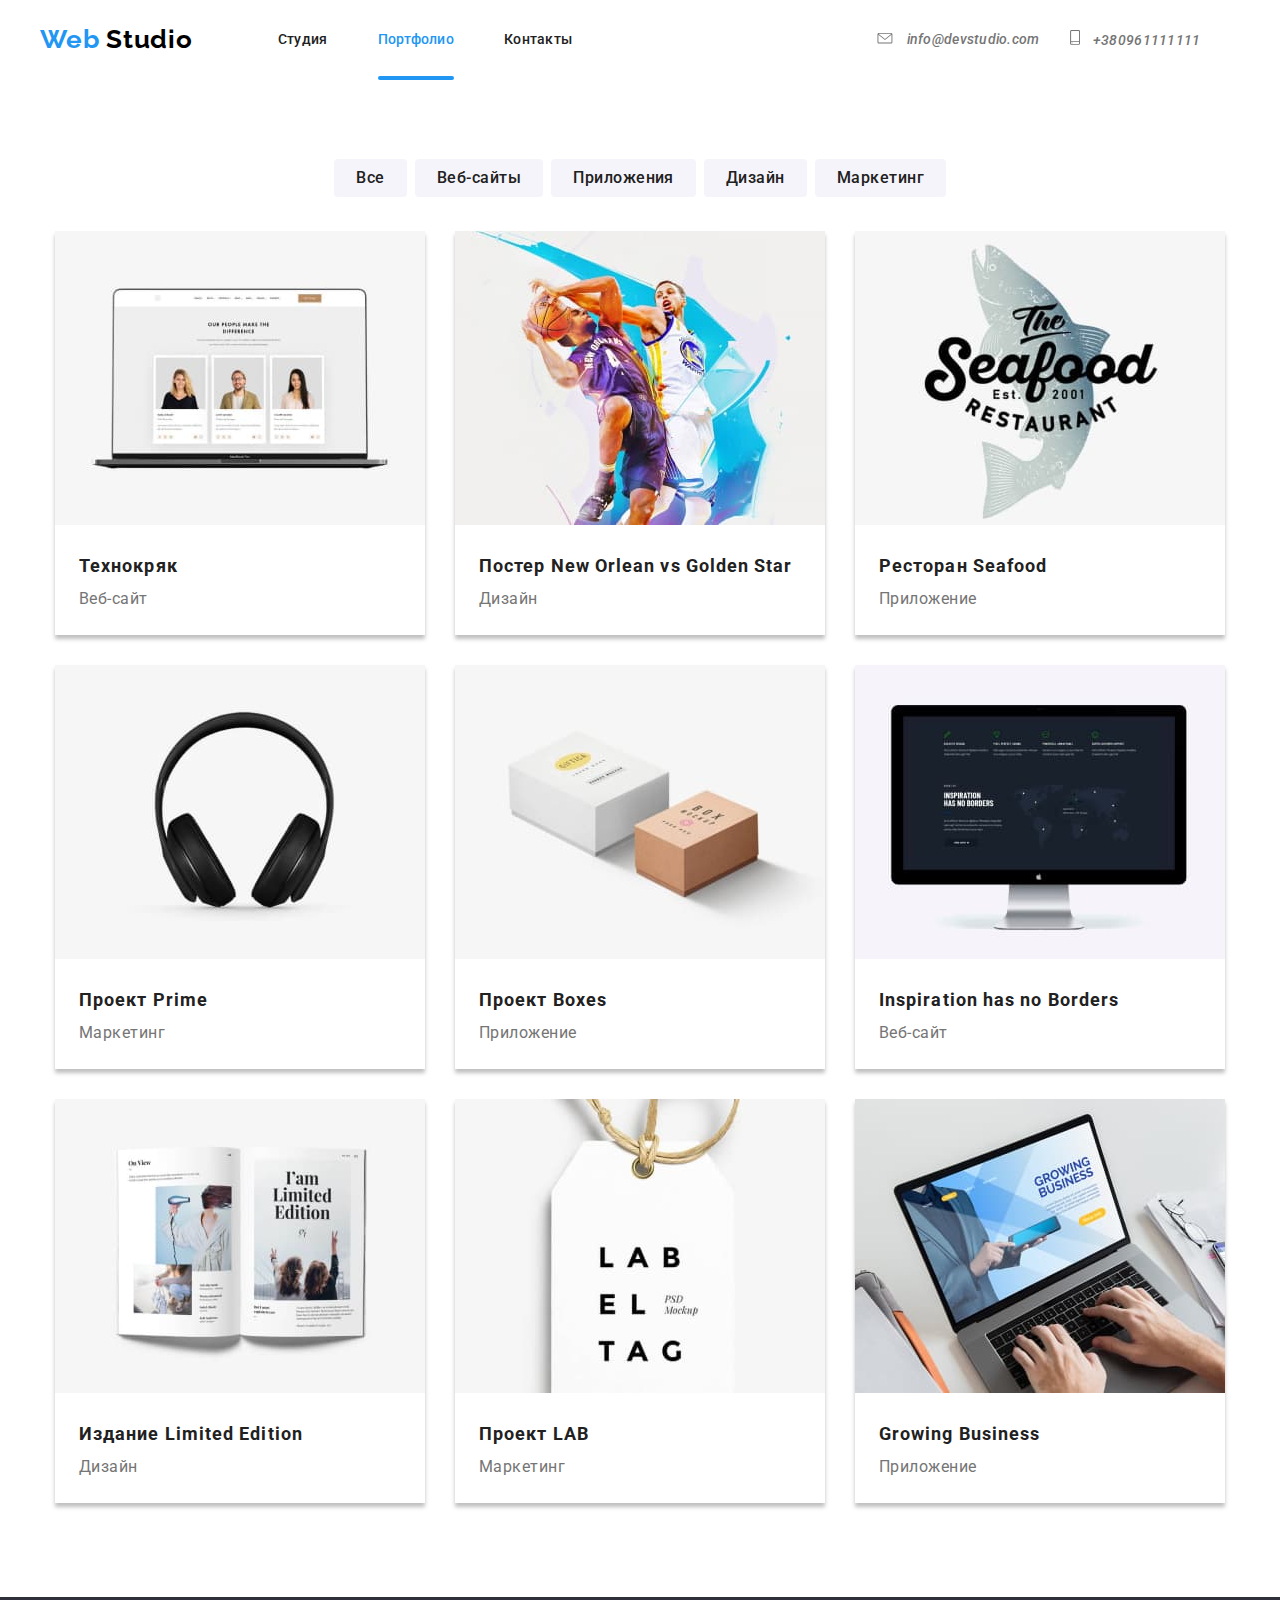
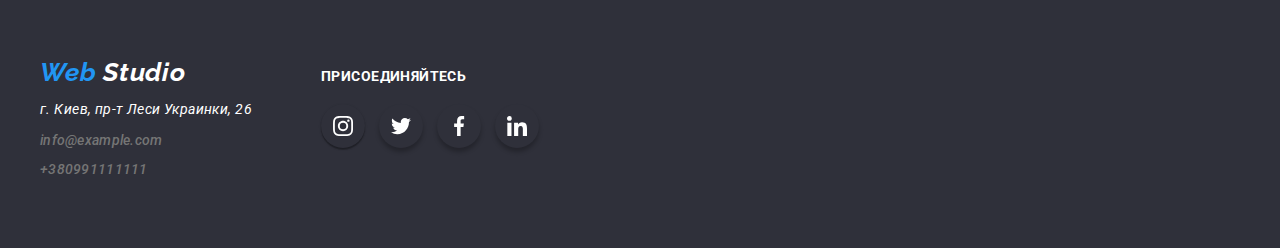
==== portfolio.html @ ba315082 "Размечает форму Hero" ====
<!DOCTYPE html>
<html lang="ru">
  <head>
    <meta charset="UTF-8" />
    <meta name="viewport" content="width=device-width, initial-scale=1.0" />
    <title>portfolio</title>
    <link
      href="https://fonts.googleapis.com/css2?family=Raleway:wght@700&family=Roboto:wght@400;500;700;900&display=swap"
      rel="stylesheet"
    />
    <link
      rel="stylesheet"
      href="https://cdnjs.cloudflare.com/ajax/libs/modern-normalize/0.6.0/modern-normalize.min.css"
    />
    <link rel="stylesheet" href="./css/styles.css" />
  </head>

  <body>
    <header>
      <nav class="navigation-link container">
        <a href="" class="logo"
          ><span class="logo-accent">Web</span
          ><span class="logo-studio"> Studio</span></a
        >
        <ul class="list site-nav">
          <li class="item">
            <a href="index.html" class="link">Студия</a>
          </li>
          <li class="item">
            <a href="" class="link current portfolio-link">Портфолио</a>
          </li>
          <li class="item"><a href="" class="link">Контакты</a></li>
        </ul>
        <address>
          <ul class="list auth-nav">
            <li class="item mail-adress">
              <a href="mailto:info@devstudio.com" class="link contact">
                <svg class="mail-svg" aria-label="маленький конверт">
                  <use href="./images/sprite.svg#icon-envelope"></use>
                </svg>
                info@devstudio.com</a
              >
            </li>
            <li class="item phone">
              <a href="tel:+380961111111" class="link contact">
                <svg class="tel-svg" aria-label="маленький телефон">
                  <use href="./images/sprite.svg#icon-smartphone"></use>
                </svg>
                +380961111111</a
              >
            </li>
          </ul>
        </address>
      </nav>
    </header>
    <main>
      <!-- Секция-галлерея услуг -->
      <section class="gallery container">
        <div>
          <!-- <h1> - в будущем это скрытый заголовок -->
          <h1 class="visually-hidden">Портфолио</h1>
          <!-- <h2> - в будущем это скрытый заголовок -->
          <h2 class="visually-hidden">Галлерея услуг</h2>
          <ul class="list portfolio-item">
            <li>
              <button type="button" class="portfolio-button">
                Все
              </button>
            </li>
            <li>
              <button type="button" class="portfolio-button">Веб-сайты</button>
            </li>
            <li>
              <button type="button" class="portfolio-button">Приложения</button>
            </li>
            <li>
              <button type="button" class="portfolio-button">Дизайн</button>
            </li>
            <li>
              <button type="button" class="portfolio-button">Маркетинг</button>
            </li>
          </ul>
          <ul class="list flex-gallery">
            <li class="gallery-item">
              <a href="" class="link">
                <div class="product">
                  <img
                    src="./images/gallery/team-item.jpg"
                    alt="специалисты в мониторе"
                  />
                  <div class="overlay">
                    <p class="text-overlay">
                      Технокряк это современная площадка распространения
                      коронавируса. Компании используют эту платформу для
                      цифрового шпионажа и атак на защищённые сервера
                      конкурентов.
                    </p>
                  </div>
                </div>

                <h3 class="portfolio-title">Технокряк</h3>
                <p class="portfolio-service">Веб-сайт</p>
              </a>
            </li>
            <li class="gallery-item">
              <a href="" class="link">
                <div class="product">
                  <img
                    src="./images/gallery/sport-design.jpg"
                    alt="Баскетболисты"
                  />
                  <div class="overlay">
                    <p class="text-overlay">
                      Lorem ipsum dolor sit amet consectetur adipisicing elit.
                      Nihil tempora illum alias, minus quas illo.
                    </p>
                  </div>
                </div>

                <h3 class="portfolio-title">
                  Постер New Orlean vs Golden Star
                </h3>
                <p class="portfolio-service">Дизайн</p>
              </a>
            </li>
            <li class="gallery-item">
              <a href="" class="link"
                ><div class="product">
                  <img
                    src="./images/gallery/seafood.jpg"
                    alt="логотип ресторана морепродуктов"
                  />
                  <div class="overlay">
                    <p class="text-overlay">
                      Lorem ipsum dolor sit amet consectetur adipisicing elit.
                      Quos optio inventore nulla impedit, at quibusdam?
                    </p>
                  </div>
                </div>

                <h3 class="portfolio-title">Ресторан Seafood</h3>
                <p class="portfolio-service">Приложение</p>
              </a>
            </li>
            <li class="gallery-item">
              <a href="" class="link"
                ><div class="product">
                  <img src="./images/gallery/headphones.jpg" alt="наушники" />
                  <div class="overlay">
                    <p class="text-overlay">
                      Lorem ipsum dolor sit amet consectetur, adipisicing elit.
                      Laudantium rem ipsum, provident voluptate asperiores
                      totam?
                    </p>
                  </div>
                </div>

                <h3 class="portfolio-title">Проект Prime</h3>
                <p class="portfolio-service">Маркетинг</p>
              </a>
            </li>
            <li class="gallery-item">
              <a href="" class="link"
                ><div class="product">
                  <img src="./images/gallery/boxes.jpg" alt="две коробки" />

                  <div class="overlay">
                    <p class="text-overlay">
                      Lorem ipsum dolor sit amet consectetur adipisicing elit.
                      Nisi cumque autem placeat, deleniti quibusdam soluta!
                    </p>
                  </div>
                </div>

                <h3 class="portfolio-title">Проект Boxes</h3>
                <p class="portfolio-service">Приложение</p>
              </a>
            </li>
            <li class="gallery-item">
              <a href="" class="link"
                ><div class="product">
                  <img
                    src="./images/gallery/monitor.jpg"
                    alt="экран монитора"
                  />
                  <div class="overlay">
                    <p class="text-overlay">
                      Lorem ipsum, dolor sit amet consectetur adipisicing elit.
                      Magni odio, velit adipisci autem dicta quaerat.
                    </p>
                  </div>
                </div>

                <h3 class="portfolio-title">Inspiration has no Borders</h3>
                <p class="portfolio-service">Веб-сайт</p>
              </a>
            </li>
            <li class="gallery-item">
              <a href="" class="link"
                ><div class="product">
                  <img src="./images/gallery/newspaper.jpg" alt="газета" />
                  <div class="overlay">
                    <p class="text-overlay">
                      Lorem ipsum dolor sit amet consectetur adipisicing elit.
                      Eaque inventore et rerum voluptatem hic harum?
                    </p>
                  </div>
                </div>

                <h3 class="portfolio-title">Издание Limited Edition</h3>
                <p class="portfolio-service">Дизайн</p>
              </a>
            </li>
            <li class="gallery-item">
              <a href="" class="link"
                ><div class="product">
                  <img src="./images/gallery/label.jpg" alt="эмблема " />
                  <div class="overlay">
                    <p class="text-overlay">
                      Lorem ipsum dolor sit, amet consectetur adipisicing elit.
                      Ea, incidunt minima assumenda officiis commodi ipsam.
                    </p>
                  </div>
                </div>

                <h3 class="portfolio-title">Проект LAB</h3>
                <p class="portfolio-service">Маркетинг</p>
              </a>
            </li>
            <li class="gallery-item">
              <a href="" class="link"
                ><div class="product">
                  <img
                    src="./images/gallery/user-monitor.jpg"
                    alt="пользователь с ноутбуком"
                  />
                  <div class="overlay">
                    <p class="text-overlay">
                      Lorem ipsum dolor, sit amet consectetur adipisicing elit.
                      Vero eligendi soluta porro sit id facere.
                    </p>
                  </div>
                </div>

                <h3 class="portfolio-title">Growing Business</h3>
                <p class="portfolio-service">Приложение</p>
              </a>
            </li>
          </ul>
        </div>
      </section>
    </main>
    <footer class="visit">
      <!-- <h3>Контакты</h3> -->

      <div class="container test">
        <address>
          <div class="footer-contact">
            <ul class="list">
              <li>
                <a href="" class="logo"
                  ><span class="web-foot">Web</span>
                  <span class="studio-foot">Studio</span>
                </a>
              </li>
              <li class="adress-contact">г. Киев, пр-т Леси Украинки, 26</li>
              <li>
                <a href="mailto:info@example.com" class="link contact"
                  >info@example.com</a
                >
              </li>
              <li>
                <a href="tel:+380991111111" class="link contact"
                  >+380991111111</a
                >
              </li>
            </ul>
          </div>
        </address>
        <div class="foot-link">
          <h2 class="call">Присоединяйтесь</h2>
          <ul class="list">
            <li>
              <a href="" target="_blank" class="foot-social inst">
                <svg
                  class="inst-svg social-svg"
                  width="20"
                  height="20"
                  aria-label="иконка инстаграм"
                >
                  <use href="./images/sprite.svg#icon-instagramm"></use>
                </svg>
              </a>

              <a
                href=""
                target="_blank"
                class="foot-social twitt"
                aria-label="иконка твиттер"
              >
                <svg class="twitter-svg social-svg" width="20px" height="20px">
                  <use href="./images/sprite.svg#icon-twitter"></use>
                </svg>
              </a>
              <a href="" target="_blank" class="foot-social face">
                <svg
                  class="facebook-svg social-svg"
                  width="20px"
                  height="20px"
                  aria-label="иконка фейсбук"
                >
                  <use href="./images/sprite.svg#icon-facebook"></use>
                </svg>
              </a>
              <a href="" target="_blank" class="foot-social linked-in">
                <svg
                  class="linkedin-svg social-svg"
                  width="20"
                  height="20"
                  aria-label="иконка линкедин"
                >
                  <use href="./images/sprite.svg#icon-linkedin"></use>
                </svg>
              </a>
            </li>
          </ul>
        </div>
        <!-- <p class="author">2020 | Developed by GoIT Students</p> -->
      </div>
    </footer>
  </body>
</html>
---- css/styles.css ----
/* Цвет основного текста #212121 */
/* Цвет вторичного текста #757575 */
/* Белый #FFFFFF */
/* Акцент #2196F3 */

/* Вторичный цвет фона #F5F4FA */
/* фоновый цвет футера #2F303A */

/* Палитра цветов */
:root {
  --primery-text-color: #212121;
  --title-text-color: #757575;
  --accent-color: #2196f3;
  --primery-background-color: #e5e5e5;
  --secondary-background-color: #f5f4fa;
  --white-color: #ffffff;
  --footer-color: #2f303a;
}
body {
  background-color: var(--white-color);
  font-family: Roboto, sans-serif;
  margin: 0px;
}
h2 {
  font-weight: 700;
  font-size: 36px;
  line-height: 1.16;
  text-align: center;
  letter-spacing: 0.03em;
  margin-top: 0px;
  margin-bottom: 0px;
}
.container {
  width: 1230px;
  margin-left: auto;
  margin-right: auto;
  padding-left: 15px;
  padding-right: 15px;
  /* outline: 1px solid black; */
}
.visually-hidden {
  visibility: hidden;
}

/* Стиллизация логотипа */
.logo-accent {
  color: var(--accent-color);
}
.logo-studio {
  color: #000000;
}
.logo {
  text-decoration: none;
  font-family: Raleway, sans-serif;
  font-weight: 700;
  font-size: 26px;
  line-height: 1.2;
  letter-spacing: 0.03em;
}
.list {
  list-style: none;
  margin-top: 0px;
  margin-bottom: 0px;
  padding-left: 0px;
}
/* Навигационные ссылки */
.site-nav {
  display: flex;
  margin-left: 85px;
}
.site-nav li {
  margin-right: 50px;
}
.site-nav .item:last-child {
  margin-right: 0px;
}
.site-nav .link {
  display: block;
  padding-top: 32px;
  padding-bottom: 32px;
}

.auth-nav {
  display: flex;
  margin-left: 305px;
}
.auth-nav .item + .item {
  margin-left: 30px;
}

.list .link.current {
  color: var(--accent-color);
  position: relative;
}
.list .link.current::after {
  content: '';
  display: block;
  width: 100%;
  height: 4px;
  background-color: var(--accent-color);
  border-radius: 2px;
  position: absolute;
  left: 0;
  bottom: 0;
}
.list .link.portfolio-link::after {
  content: '';
  display: block;
  width: 100%;
  height: 4px;
  background-color: var(--accent-color);
  border-radius: 10px;
  position: absolute;
  left: 0;
  bottom: 0;
}

.link {
  color: var(--primery-text-color);
  text-decoration: none;

  font-weight: 500;
  font-size: 14px;
  line-height: 1.14;
  letter-spacing: 0.02em;
  transition: color 250ms cubic-bezier(0.4, 0, 0.2, 1);
}
.navigation-link {
  display: flex;
  align-items: center;
  margin-bottom: 0px;
}
.link:hover {
  color: var(--accent-color);
}
.link:focus {
  color: var(--accent-color);
}
.contact {
  color: var(--title-text-color);
  transition: color 250ms cubic-bezier(0.4, 0, 0.2, 1);
}
.contact:hover {
  color: var(--accent-color);
  transition: translate(color);
}
.contact:focus {
  color: var(--accent-color);
  transition: translate(color);
}
.mail-svg {
  width: 16px;
  height: 11.2px;
  margin-right: 10px;
  fill: currentColor;
}
.tel-svg {
  width: 10px;
  height: 14.94px;
  margin-right: 10px;
  fill: currentColor;
}

/* Стиллизация Hero */
.hero {
  text-align: center;
  margin: auto;
  padding: auto;
  margin-bottom: 94px;

  padding: 200px 480px 280px 480px;

  width: 1600px;
  height: 600px;

  background-image: linear-gradient(
      to right,
      rgba(47, 48, 58, 0.8),
      rgba(0, 0, 0, 0.25)
    ),
    url(../images/header-img.jpg);
}

.button-hero {
  display: inline-block;
  color: #ffffff;
  background-color: var(--accent-color);
  cursor: pointer;
  font-weight: 700;
  font-size: 16px;
  line-height: 1.8;
  text-align: center;
  letter-spacing: 0.06em;
  min-width: 200px;
  min-height: 50px;
  text-align: center;
  border-radius: 4px;
  padding: 10px 32px;
  border: 1px solid transparent;
  transition: background-color 250ms cubic-bezier(0.4, 0, 0.2, 1);
}

.button-hero:focus {
  background-color: rgba(47, 48, 58, 0.8);
}

.title-hero {
  color: #ffffff;

  margin-top: 0px;
  margin-bottom: 30px;

  font-weight: 900;
  font-size: 44px;
  line-height: 1.36;

  letter-spacing: 0.06em;
  text-transform: uppercase;
}
.backdrop {
  position: fixed;
  top: 0;
  left: 0;
  width: 100%;
  height: 100%;
  background-color: rgba(0, 0, 0, 0.2);
}
.modal {
  position: absolute;
  top: 50%;
  left: 50%;
  transform: translate(-50%, -50%);
  width: 528px;
  height: 581px;
  background-color: var(--white-color);
  box-shadow: 0px 2px 1px rgba(0, 0, 0, 0.2), 0px 1px 1px rgba(0, 0, 0, 0.14),
    0px 1px 3px rgba(0, 0, 0, 0.12);
  border: 1px solid rgba(0, 0, 0, 0.2);
  border-radius: 4px;
}
form {
  margin-left: auto;
  margin-right: auto;
  margin-bottom: 20px;
  outline: 2px solid tomato;
  padding-bottom: 20px;
  width: 448px;
  height: 324px;
}
.modal-title {
  display: block;
  text-align: center;

  margin-top: 40px;
  margin-bottom: 30px;
}
.form-field {
  display: flex;
  flex-direction: column;
  position: relative;

  padding-bottom: 28px;
}
.form-field input {
  position: relative;
  width: 448px;
  height: 40px;
  border: 1px solid rgba(0, 0, 0, 0.2);
  border-radius: 4px;
}

.form-field label {
  position: absolute;
  top: 12px;
  left: 42px;
}
.icon {
  position: absolute;
  top: 11px;
  left: 16px;
  width: 18px;
  height: 18px;
}
.close-button {
}
.form-field textarea {
  resize: none;
  width: 448px;
  height: 120px;
}
.checkbox {
  margin-left: 51px;
  margin-right: 51px;

  font-family: Roboto;
  font-style: normal;
  font-weight: normal;
  font-size: 14px;
  line-height: 0.6;
  letter-spacing: 0.03em;
}
.to-send {
  position: absolute;
  bottom: 40px;
  left: 164px;
  width: 200px;
  height: 50px;
  background-color: var(--accent-color);
  box-shadow: 0px 4px 4px rgba(0, 0, 0, 0.15);
  color: var(--white-color);
  border: 1px solid rgba(0, 0, 0, 0.2);
  border-radius: 4px;

  font-family: Roboto;
  font-style: normal;
  font-weight: bold;
  font-size: 16px;
  line-height: 0.5;
  letter-spacing: 0.06em;
}
.close-button {
  display: flex;
  align-items: center;
  position: absolute;
  top: 0;
  right: 0;
  width: 30px;
  height: 30px;

  background-color: white;
  border: 1px solid rgba(0, 0, 0, 0.2);
  border-radius: 50%;
}
.close-icon {
  width: 18px;
  height: 18px;
}

/* секция-наши преимущества */
.element {
  margin-bottom: 94px;
}
.element ul {
  display: flex;
}
.element li + li {
  margin-left: 30px;
}
.element .icons {
  margin-bottom: 30px;
}

.section-title {
  margin-top: 0px;
  margin-bottom: 50px;
}

.advantage,
.advantage-comment {
  margin-top: 0px;
  margin-bottom: 0px;
}
h3.advantage {
  color: var(--primery-text-color);

  font-weight: 700;
  font-size: 14px;
  line-height: 1.14;
  letter-spacing: 0.03em;
  text-transform: uppercase;
  margin-bottom: 10px;
}

.advantage-svg {
  width: 270px;
  height: 120px;
  background-color: var(--secondary-background-color);
  padding: 25px 100px;
  margin-bottom: 30px;
}

.advantage-comment {
  color: var(--title-text-color);
  font-weight: 400;
  font-size: 14px;
  line-height: 1.7;
  /* or 171% */

  letter-spacing: 0.03em;
}

/* Секция- чем мы занимаеся */
.service ul {
  display: flex;
  padding-left: 0px;
}
.service-item + .service-item {
  margin-left: 30px;
}
figure {
  margin-top: 0px;
  margin-bottom: 0px;
}
.service {
  margin-bottom: 94px;
}
.services-title {
  margin-bottom: 50px;
}
.service-item {
  position: relative;
}
.services {
  display: flex;
  justify-content: center;
  align-items: center;
  color: var(--white-color);
  position: absolute;
  left: 0;
  bottom: 0;
  width: 370px;
  height: 70px;
  background-color: rgba(47, 48, 58, 0.8);

  font-weight: 700;
  font-size: 14px;
  line-height: 1.5;
  text-align: center;
  letter-spacing: 0.03em;
  text-transform: uppercase;
  text-decoration: none;
  transition: color 250ms cubic-bezier(0.4, 0, 0.2, 1),
    background-color 250ms cubic-bezier(0.4, 0, 0.2, 1);
}
.services:hover {
  color: var(--accent-color);
  background-color: rgb(47, 48, 58);
}
.services:focus {
  color: var(--accent-color);
  background-color: rgb(47, 48, 58);
}
/* Секция- наша команда */
.team {
  margin-bottom: 50px;
}
.ouver-team {
  background-color: var(--secondary-background-color);
  margin-bottom: 94px;
  padding-bottom: 94px;
  padding-top: 94px;
  display: flex;
}
.ouver-team ul {
  display: flex;
  padding-left: 0px;
  justify-content: space-around;
}
.ouver-team li + li {
  margin-left: 30px;
}
.name {
  margin-top: 30px;
  color: var(--primery-text-color);

  font-weight: 500;
  font-size: 16px;
  line-height: 1.18;
  /* identical to box height */

  text-align: center;
  letter-spacing: 0.03em;
}

.position {
  margin-top: 10px;
  color: var(--title-text-color);

  font-weight: 400;
  font-size: 16px;
  line-height: 1.18;
  /* identical to box height */

  text-align: center;
  letter-spacing: 0.03em;
}
.social-list {
  display: flex;
  justify-content: center;
  padding: 0px;
}
.john,
.marta,
.robert,
.martin {
  box-shadow: 0px 4px 4px rgba(0, 0, 0, 0.25);
}
.social-link {
  display: inline-flex;
  justify-content: center;
  align-items: center;
  text-align: center;
  padding: 0px;
  margin-top: 16px;
  margin-bottom: 24px;
  width: 44px;
  height: 44px;
  color: #afb1b8;
  background-color: white;
  border: none;
  border-radius: 50%;
  transition: color 250ms cubic-bezier(0.4, 0, 0.2, 1),
    background-color 250ms cubic-bezier(0.4, 0, 0.2, 1);
}
.social-link:nth-child(-n + 3) {
  margin-right: 10px;
}
.social-link:hover {
  background-color: var(--accent-color);
  color: var(--white-color);
}
.social-link:focus {
  background-color: var(--accent-color);
  color: var(--white-color);
}
.social-svg {
  fill: currentColor;
}

/* Стилизация footer */
.visit {
  background-color: var(--footer-color);
  padding-top: 60px;
  padding-bottom: 60px;
}
/* Секция- Наши клиенты */
.flex-block {
  display: flex;
}
.flex-block ul {
  display: flex;
  justify-content: space-around;
}
.clients li + li {
  margin-left: 30px;
}
.clients {
  margin-bottom: 94px;
}
.clients-title {
  margin-bottom: 50px;
}
.ouver-clients {
  color: #afb1b8;
  transition: color 250ms cubic-bezier(0.4, 0, 0.2, 1);
}
.ouver-clients:hover {
  color: var(--accent-color);
}
.ouver-clients:focus {
  color: var(--accent-color);
}

.clients-svg {
  border: 1px solid #afb1b8;
  box-sizing: border-box;
  border-radius: 4px;
  fill: currentColor;
  transition: border 250ms cubic-bezier(0.4, 0, 0.2, 1);
}
.clients-svg:hover {
  border: 1px solid var(--accent-color);
}
.clients-svg:focus {
  border: 1px solid var(--accent-color);
}

/* Стилизация логотипа в футере */
.test {
  display: flex;
  /* justify-content: space-between; */
  align-items: baseline;
}

.footer-contact {
  display: flex;
}
.footer-contact ul {
  display: flex;

  flex-direction: column;
}
.footer-contact li {
  margin-bottom: 10px;
}
.foot-link {
  margin-left: 69px;
}
.foot-link ul {
  display: flex;
  justify-content: center;
}

.web-foot {
  color: var(--accent-color);
}
.studio-foot {
  color: var(--white-color);
}

.adress-contact {
  color: var(--white-color);

  font-weight: 400;
  font-size: 14px;
  line-height: 1.7;
  /* or 171% */

  letter-spacing: 0.03em;
}
.call {
  color: var(--white-color);

  font-weight: 700;
  font-size: 14px;
  line-height: 1.14;
  letter-spacing: 0.03em;
  text-transform: uppercase;
  text-align: left;
}

.author {
  color: rgba(255, 255, 255, 0.4);

  font-weight: 400;
  font-size: 12px;
  line-height: 2;
  align-self: flex-end;
  /* or 200% */

  text-align: center;
  letter-spacing: 0.03em;
}
.foot-social {
  display: inline-flex;
  justify-content: center;
  align-items: center;
  text-align: center;
  padding: 0px;
  margin-top: 20px;
  margin-bottom: 40px;
  width: 44px;
  height: 44px;
  color: white;
  border: none;
  border-radius: 50%;
  transition: background-color 250ms cubic-bezier(0.4, 0, 0.2, 1);
}
.foot-social:nth-child(-n + 3) {
  margin-right: 10px;
}
.foot-social.inst {
  background-color: var(--footer-color);
  box-shadow: 0px 2px 1px rgba(0, 0, 0, 0.2), 0px 1px 1px rgba(0, 0, 0, 0.14),
    0px 1px 3px rgba(0, 0, 0, 0.12);
}
.foot-social.face {
  background-color: var(--footer-color);
  box-shadow: 0px 4px 4px rgba(0, 0, 0, 0.25);
}
.foot-social.linked-in {
  background-color: var(--footer-color);

  box-sizing: border-box;
  box-shadow: 0px 4px 4px rgba(0, 0, 0, 0.25);
}
.foot-social.twitt {
  background-color: var(--footer-color);
  box-shadow: 0px 4px 4px rgba(0, 0, 0, 0.25);
}
.foot-social:hover {
  background-color: var(--accent-color);
}
.foot-social:focus {
  background-color: var(--accent-color);
}

/* Стиллизация страницы "Портфолио" */
.navigation-portfolio {
  margin-bottom: 93px;
}
h1,
h2,
h3,
p {
  margin-top: 0px;
  margin-bottom: 0px;
}
.gallery {
  display: flex;
  margin-bottom: 94px;
  /* outline: 1px solid tomato; */
}
.gallery .portfolio-item {
  display: flex;
  justify-content: center;
}
.gallery h1 {
  text-align: center;
}
/* Кнопки портфолио */
.portfolio-item li + li {
  margin-left: 8px;
  margin-bottom: 34px;
}

.portfolio-button {
  border-style: none;
  color: var(--primery-text-color);
  background-color: var(--secondary-background-color);
  cursor: pointer;
  font-family: Roboto;
  font-weight: 500;
  font-size: 16px;
  line-height: 1.6;
  /* identical to box height, or 162% */

  text-align: center;
  letter-spacing: 0.03em;
  min-width: 73px;
  min-height: 38px;
  border-radius: 4px;
  padding: 6px 22px;
  transition: background-color 250ms cubic-bezier(0.4, 0, 0.2, 1);
}
.portfolio-button:hover {
  background-color: var(--accent-color);
  color: var(--white-color);
}
.portfolio-button:focus {
  background-color: var(--accent-color);
  color: var(--white-color);
}

/* Стилизация галлереи */
.flex-gallery {
  display: flex;
  flex-wrap: wrap;
  justify-content: center;
  /* outline: 1px solid black; */
}
.gallery-item {
  width: 370px;
  height: 404px;
  margin-right: 30px;
  margin-bottom: 30px;
  box-shadow: 0px 4px 4px rgba(0, 0, 0, 0.25);
}
.gallery-item:nth-child(3n) {
  margin-right: 0px;
}
.gallery-item:nth-last-child(-n + 3) {
  margin-bottom: 0px;
}
.portfolio-title {
  margin-left: 24px;

  color: var(--primery-text-color);

  font-weight: 700;
  font-size: 18px;
  line-height: 2;
  /* identical to box height, or 200% */

  letter-spacing: 0.06em;
}
.portfolio-service {
  margin-left: 24px;
  color: var(--title-text-color);

  font-weight: 400;
  font-size: 16px;
  line-height: 1.9;
  /* identical to box height, or 187% */

  letter-spacing: 0.03em;
}
.product {
  margin-bottom: 20px;

  position: relative;
  overflow: hidden;
}
.overlay {
  display: flex;
  position: absolute;
  text-align: center;
  align-items: center;
  width: 100%;
  height: 100%;
  background-color: rgba(33, 150, 243, 0.9);
  color: var(--white-color);
  top: 0;
  left: 0;
  transform: translateY(100%);
  opacity: 0;
  transition: transform 250ms cubic-bezier(0.4, 0, 0.2, 1),
    opacity 250ms cubic-bezier(0.4, 0, 0.2, 1);
}
.gallery-item:hover .overlay {
  transform: translateY(0);
  opacity: 1;
}
.text-overlay {
  margin-left: 24px;
  margin-right: 24px;
  font-family: Roboto;
  font-style: normal;
  font-weight: 400;
  font-size: 18px;
  line-height: 1.5;
  /* or 156% */

  letter-spacing: 0.03em;
}
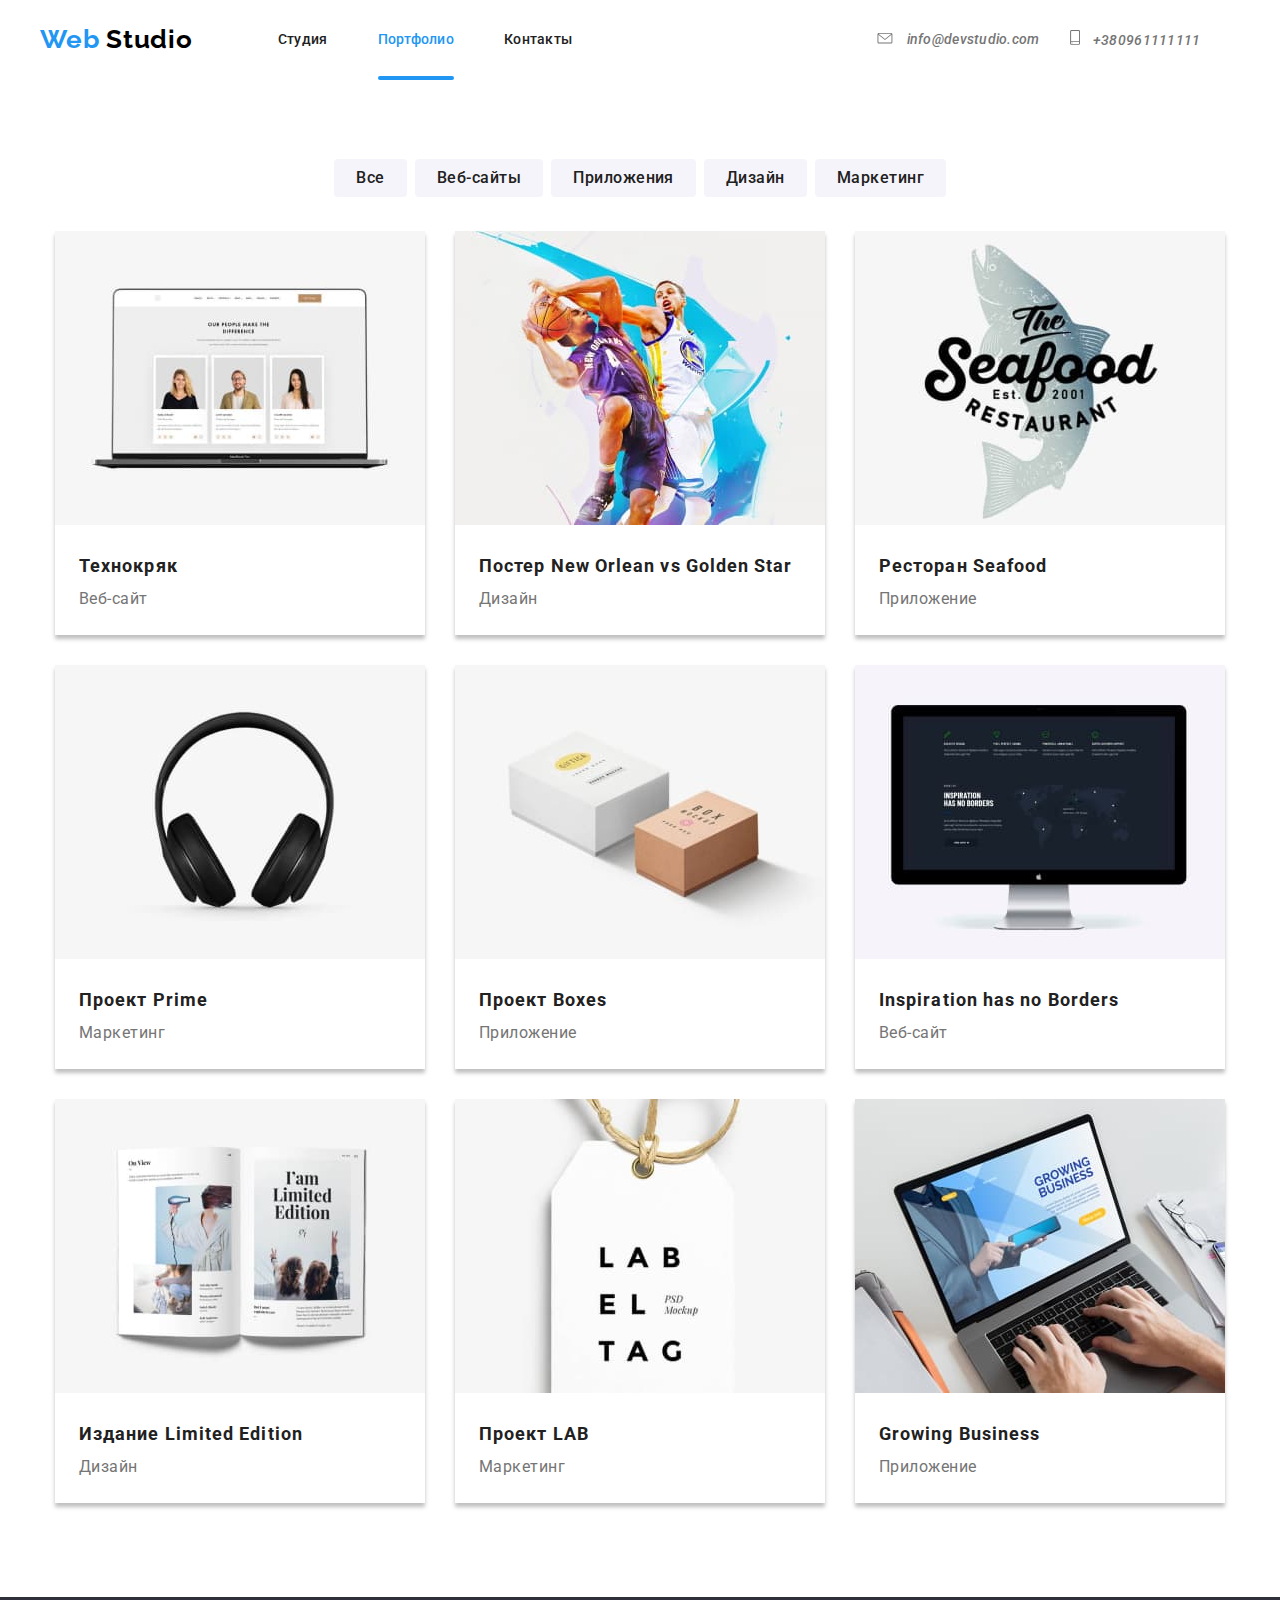
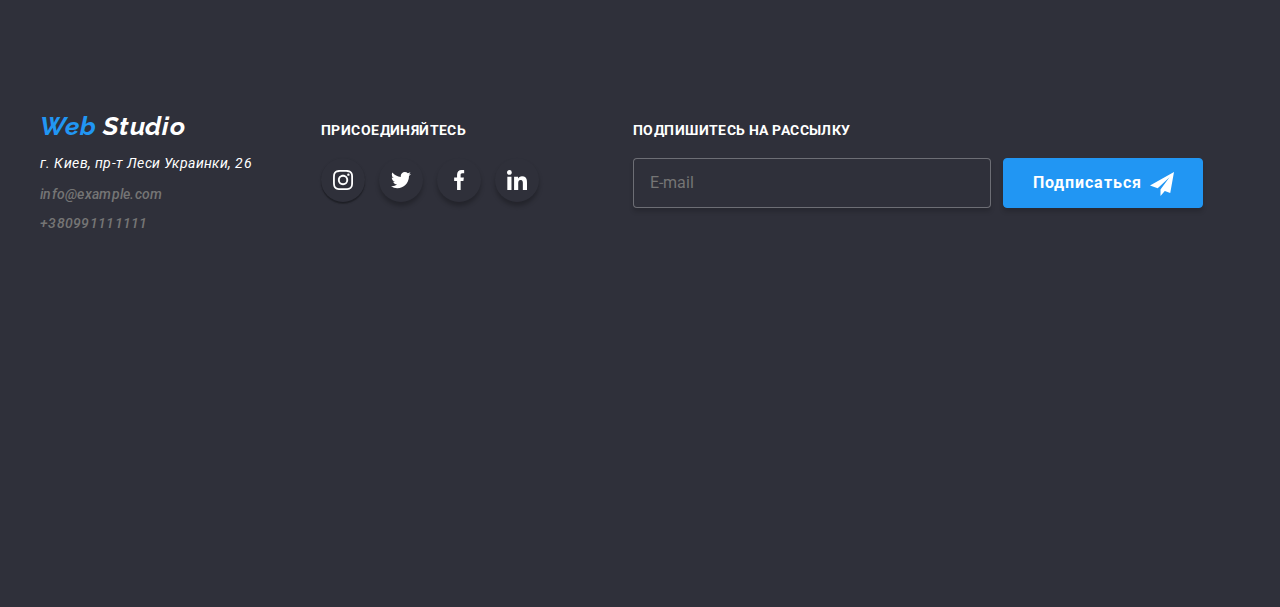
==== commit 0120c5d2: "Оформляет подписку в footer" ====
--- a/portfolio.html
+++ b/portfolio.html
@@ -326,6 +326,22 @@
           </ul>
         </div>
         <!-- <p class="author">2020 | Developed by GoIT Students</p> -->
+        <form class="subscribe-form">
+          <b class="a-call">подпишитесь на рассылку</b>
+          <div class="email-adress">
+            <input
+              type="email"
+              id="email-adress"
+              name="email-adress"
+              class="email-input"
+              placeholder="E-mail"
+            />
+            <label for="email-adress" class="email-adress"> </label>
+            <button type="button" class="subscribe-button">
+              Подписаться<span class="icon-send"></span>
+            </button>
+          </div>
+        </form>
       </div>
     </footer>
   </body>
--- a/css/styles.css
+++ b/css/styles.css
@@ -224,6 +224,12 @@
   width: 100%;
   height: 100%;
   background-color: rgba(0, 0, 0, 0.2);
+  transition: opacity 250ms cubic-bezier(0.4, 0, 0.2, 1);
+}
+.is-hidden {
+  opacity: 0;
+  pointer-events: none;
+  translate: transition;
 }
 .modal {
   position: absolute;
@@ -242,7 +248,7 @@
   margin-left: auto;
   margin-right: auto;
   margin-bottom: 20px;
-  outline: 2px solid tomato;
+  /* outline: 2px solid tomato; */
   padding-bottom: 20px;
   width: 448px;
   height: 324px;
@@ -265,14 +271,33 @@
   position: relative;
   width: 448px;
   height: 40px;
+  padding-left: 42px;
   border: 1px solid rgba(0, 0, 0, 0.2);
   border-radius: 4px;
+  /* appearance: none; */
+}
+.form-field:hover input {
+  border: 1px solid var(--accent-color);
 }
 
 .form-field label {
   position: absolute;
   top: 12px;
   left: 42px;
+  transition: top 250ms cubic-bezier(0.4, 0, 0.2, 1),
+    left 250ms cubic-bezier(0.4, 0, 0.2, 1);
+}
+.form-field:focus-within > .form-label {
+  color: var(--accent-color);
+  top: -25%;
+  left: 16px;
+  transform: transition;
+}
+input:not(:placeholder-shown) + .form-label {
+  color: var(--accent-color);
+  top: -25%;
+  left: 16px;
+  transform: transition;
 }
 .icon {
   position: absolute;
@@ -280,17 +305,32 @@
   left: 16px;
   width: 18px;
   height: 18px;
-}
-.close-button {
-}
+  transition: fill 250ms cubic-bezier(0.4, 0, 0.2, 1);
+}
+.form-field:focus-within > .icon {
+  fill: var(--accent-color);
+  transform: tarnsition;
+}
+
 .form-field textarea {
   resize: none;
   width: 448px;
   height: 120px;
+  padding: 20px;
+  border: 1px solid rgba(0, 0, 0, 0.2);
+  border-radius: 4px;
+}
+.form-field:hover textarea {
+  border: 1px solid var(--accent-color);
 }
 .checkbox {
+  position: fixed;
+  display: inline-block;
+
   margin-left: 51px;
   margin-right: 51px;
+  width: 423px;
+  height: 24px;
 
   font-family: Roboto;
   font-style: normal;
@@ -299,12 +339,49 @@
   line-height: 0.6;
   letter-spacing: 0.03em;
 }
+.input-checkbox {
+  -webkit-appearance: none;
+  -moz-appearance: none;
+  appearance: none;
+  display: inline-block;
+}
+.icon-checkbox {
+  position: absolute;
+  top: 20%;
+  left: 0%;
+  display: inline-block;
+  width: 15px;
+  height: 15px;
+
+  background-color: white;
+  border: 2px solid black;
+  transition: background-color 250ms cubic-bezier(0.4, 0, 0.2, 1),
+    border 250ms cubic-bezier(0.4, 0, 0.2, 1);
+}
+.input-checkbox:checked + .icon-checkbox {
+  background-color: var(--accent-color);
+  background-image: url(../images/vector.svg);
+  background-size: contain;
+  background-origin: border-box;
+  border: 2px solid var(--accent-color);
+  transform: transition;
+}
+.checkbox-comment {
+  display: inline-block;
+  padding-left: 21px;
+  /* padding-right: 0px; */
+}
+.modal-link {
+  color: var(--accent-color);
+}
+
 .to-send {
   position: absolute;
   bottom: 40px;
   left: 164px;
   width: 200px;
   height: 50px;
+  cursor: pointer;
   background-color: var(--accent-color);
   box-shadow: 0px 4px 4px rgba(0, 0, 0, 0.15);
   color: var(--white-color);
@@ -326,10 +403,16 @@
   right: 0;
   width: 30px;
   height: 30px;
+  cursor: pointer;
 
   background-color: white;
   border: 1px solid rgba(0, 0, 0, 0.2);
   border-radius: 50%;
+  transition: fill 250ms cubic-bezier(0.4, 0, 0.2, 1);
+}
+.close-button:focus {
+  fill: var(--accent-color);
+  translate: transition;
 }
 .close-icon {
   width: 18px;
@@ -684,7 +767,89 @@
 .foot-social:focus {
   background-color: var(--accent-color);
 }
-
+.subscribe-form {
+  display: flex;
+  flex-direction: column;
+  margin: 65px 92px 101px 94px;
+}
+.email-adress {
+  position: relative;
+}
+.a-call {
+  margin-bottom: 20px;
+  color: var(--white-color);
+
+  font-family: Roboto;
+  font-style: normal;
+  font-weight: bold;
+  font-size: 14px;
+  line-height: 16px;
+  letter-spacing: 0.03em;
+  text-transform: uppercase;
+}
+.email-adress input {
+  position: relative;
+  width: 358px;
+  height: 50px;
+  padding-left: 16px;
+  background-color: var(--footer-color);
+  color:  rgba(255, 255, 255, 0.6);
+  border: 1px solid rgba(255, 255, 255, 0.3);
+  border-radius: 4px;
+  box-sizing: border-box;
+  box-shadow: 0px 4px 4px rgba(0, 0, 0, 0.15);
+}
+.email-adress label {
+  position: absolute;
+  top: 15px;
+  left: 16px;
+
+  font-family: Roboto;
+  font-style: normal;
+  font-weight: 400;
+  font-size: 16px;
+  line-height: 20px;
+
+  letter-spacing: 0.03em;
+
+  color: rgba(255, 255, 255, 0.6);
+}
+.subscribe-button {
+  position: absolute;
+  top:0px;
+  left:370px;
+  width: 200px; 200px; 200px;
+  height: 50px;
+  padding-left: 29px;
+  padding-right: 62px;
+  background-color: var(--accent-color);
+
+  box-shadow: 0px 4px 4px rgba(0, 0, 0, 0.15);
+  border: 1px solid var(--accent-color);
+   border-radius: 4px;
+cursor: pointer;
+font-family: Roboto;
+font-style: normal;
+font-weight: bold;
+font-size: 16px;
+line-height: 30px;
+letter-spacing: 0.06em;
+color: #FFFFFF;
+
+}
+.icon-send{
+  display: block;
+  position: absolute;
+  top: 13px;
+  right: 28px;
+  width:24px;
+  height:24px;
+  margin-left: 10px;
+
+  background-image: url(../images/icon-send.svg);
+
+
+}
 /* Стиллизация страницы "Портфолио" */
 .navigation-portfolio {
   margin-bottom: 93px;
